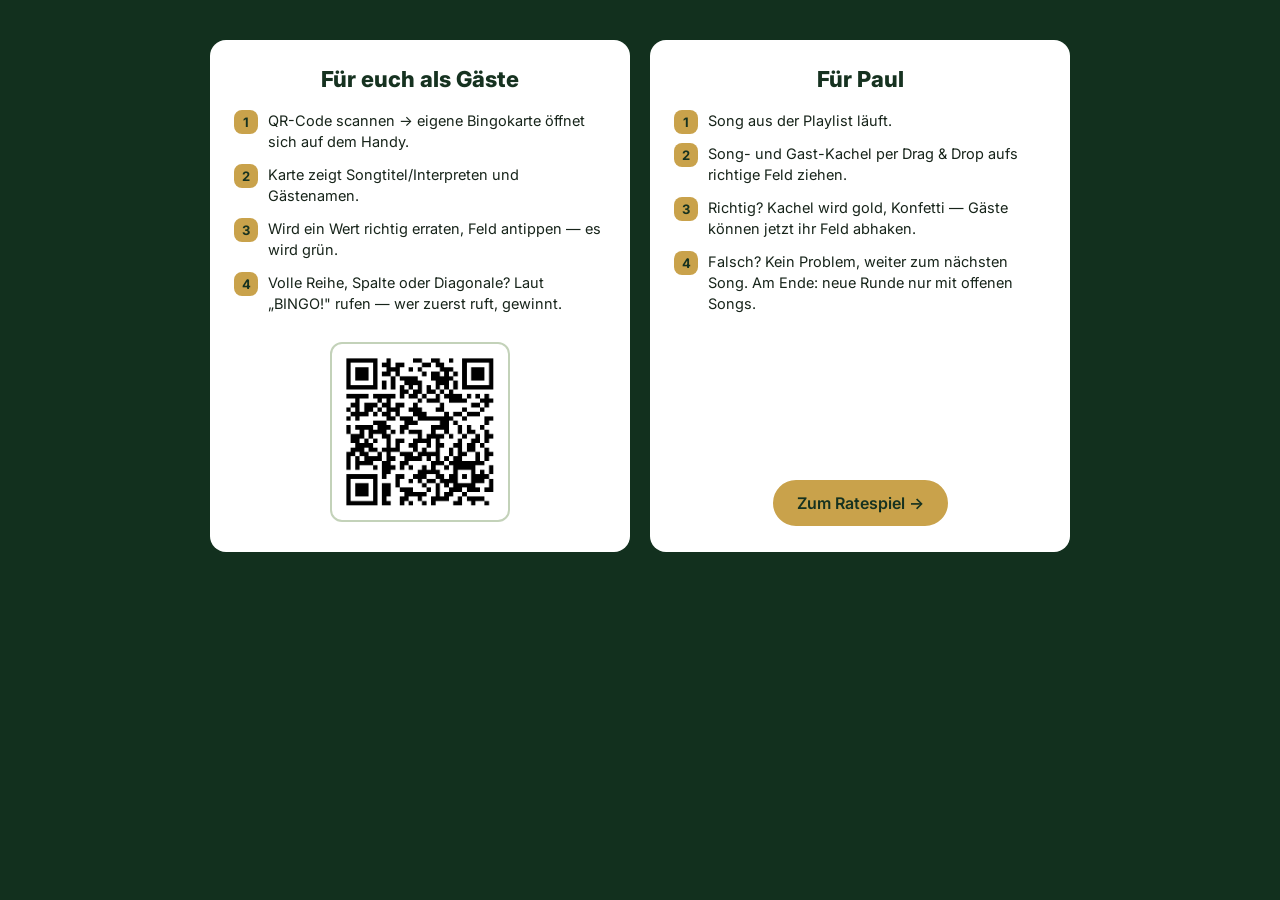
==== anleitung.html @ 2d918a99 "Anleitung ergänzt." ====
<!DOCTYPE html>
<html lang="de">
<head>
<meta charset="UTF-8">
<meta name="viewport" content="width=device-width, initial-scale=1.0">
<title>Pauls Soundsystem-Bingo — So funktioniert's</title>
<link rel="stylesheet" href="style.css">
<link rel="stylesheet" href="anleitung.css">
</head>
<body class="anleitung-body">

<div class="anleitung-app">

  <div class="anleitung-grid">

    <section class="anleitung-card">
      <h2>Für euch als Gäste</h2>
      <ol class="anleitung-steps">
        <li>QR-Code scannen → eigene Bingokarte öffnet sich auf dem Handy.</li>
        <li>Karte zeigt Songtitel/Interpreten und Gästenamen.</li>
        <li>Wird ein Wert richtig erraten, Feld antippen — es wird grün.</li>
        <li>Volle Reihe, Spalte oder Diagonale? Laut „BINGO!" rufen — wer zuerst ruft, gewinnt.</li>
      </ol>
      <div class="anleitung-qr">
        <img src="qrcode.png" alt="QR-Code zur eigenen Bingokarte">
      </div>
    </section>

    <section class="anleitung-card">
      <h2>Für Paul</h2>
      <ol class="anleitung-steps">
        <li>Song aus der Playlist läuft.</li>
        <li>Song- und Gast-Kachel per Drag &amp; Drop aufs richtige Feld ziehen.</li>
        <li>Richtig? Kachel wird gold, Konfetti — Gäste können jetzt ihr Feld abhaken.</li>
        <li>Falsch? Kein Problem, weiter zum nächsten Song. Am Ende: neue Runde nur mit offenen Songs.</li>
      </ol>
      <a href="https://annikagraewe-byte.github.io/SoundsystemBingo/" class="btn anleitung-link">Zum Ratespiel →</a>
    </section>

  </div>

</div>

</body>
</html>
---- style.css ----
@import url('https://fonts.googleapis.com/css2?family=Inter:wght@400;500;600;700;800&display=swap');

:root{
  --bg-page:    #12301E;
  --cream:      #FBF7EC;
  --cream-2:    #F3EDDD;
  --deep-green: #163220;
  --mid-green:  #2E5A3A;
  --sage:       #93AD8A;
  --sage-2:     #C3D2B9;
  --song-light: #B7DE9E;
  --gold:       #C9A24B;
  --gold-bright:#EFC968;
  --ink:        #17241A;
  --red:        #B4463A;
  --shadow: 0 6px 18px rgba(0,0,0,.28);
  --shadow-soft: 0 2px 8px rgba(0,0,0,.18);
}

*{box-sizing:border-box}
html,body{margin:0;padding:0;height:100%}
body{
  background: var(--bg-page);
  color: var(--ink);
  font-family:'Inter', sans-serif;
  height:100vh;
  overflow:hidden;
}

/* ---------- Layout ---------- */
.app{
  max-width: 1280px;
  margin: 0 auto;
  padding: 16px 24px 14px;
  height: 100vh;
  display:flex;
  flex-direction:column;
  min-height:0;
}

header.top{
  flex: 0 0 auto;
  display:flex;
  align-items:center;
  justify-content:space-between;
  flex-wrap:wrap;
  gap: 10px;
  margin-bottom: 12px;
  border-bottom: 2px solid var(--mid-green);
  padding-bottom: 10px;
}
header.top h1{
  font-family:'Inter', sans-serif;
  font-weight:700;
  font-size: clamp(28px, 4vw, 40px);
  color: var(--gold-bright);
  margin:0;
}
.status-line{
  display:flex;
  gap: 12px;
}
.stat-badge{
  display:flex;
  flex-direction:column;
  align-items:center;
  justify-content:center;
  background: var(--gold-bright);
  color: var(--deep-green);
  border-radius: 14px;
  padding: 6px 20px;
  box-shadow: var(--shadow);
  min-width: 78px;
}
.stat-label{
  font-family:'Inter',sans-serif;
  font-size: 10.5px;
  font-weight:700;
  text-transform: uppercase;
  letter-spacing: .06em;
  opacity: .7;
}
.stat-value{
  font-family:'Inter',sans-serif;
  font-weight:700;
  font-size: 30px;
  line-height:1.15;
}

/* ---------- Stage: 3-column layout ---------- */
.stage{
  flex: 1 1 auto;
  min-height: 0;
  display: grid;
  grid-template-columns: minmax(180px, 240px) minmax(0, 1fr) minmax(180px, 240px);
  gap: 14px;
}

.col{
  min-height: 0;
  overflow-y: auto;
  border-radius: 16px;
}

/* Pool columns (left = songs, right = guests) */
.pool-col{
  background: white;
  border: 2px solid var(--sage-2);
  padding: 12px 10px;
}
.pool-col-label{
  font-family:'Inter',sans-serif;
  font-size:12.5px;
  color: var(--mid-green);
  margin: 0 0 8px 2px;
  font-weight:600;
  position: sticky;
  top: 0;
}
.pool-list{
  display:flex;
  flex-direction:column;
  gap: 8px;
}
.pool-list .tile{ width:100%; }

/* Track column (center) */
.tracks-col{ padding-right: 4px; }
.tracks{
  display:flex;
  flex-direction:column;
  gap: 8px;
}

.track{
  background: white;
  border: 2px solid var(--sage-2);
  border-radius: 14px;
  padding: 8px 10px;
  box-shadow: var(--shadow-soft);
  transition: box-shadow .25s ease, border-color .25s ease;
  display:flex;
  align-items:center;
  gap: 10px;
}
.track .num{
  font-family:'Inter',sans-serif;
  font-weight:600;
  font-size:12px;
  color: var(--mid-green);
  opacity:.75;
  flex: 0 0 46px;
}
.track-slots{
  flex: 1 1 auto;
  display:grid;
  grid-template-columns: 1fr 1fr;
  gap: 10px;
}
.track.current{
  border-color: var(--gold);
  box-shadow: 0 0 0 4px rgba(201,162,75,.22), var(--shadow);
  animation: pulse 1.8s ease-in-out infinite;
}
.track.done{ opacity:.72 }

@keyframes pulse{
  0%,100%{ box-shadow: 0 0 0 4px rgba(201,162,75,.22), var(--shadow);}
  50%{ box-shadow: 0 0 0 7px rgba(201,162,75,.10), var(--shadow);}
}

.slot{
  min-height: 40px;
  border-radius: 14px;
  border: 2px dashed var(--sage);
  display:flex;
  align-items:center;
  justify-content:center;
  text-align:center;
  font-size: 11.5px;
  padding: 5px 6px;
  color: var(--mid-green);
  transition: background .15s ease, border-color .15s ease;
}
.slot.droptarget-active{
  border-color: var(--gold);
  background: rgba(201,162,75,.08);
}
.slot.dragover{
  background: rgba(201,162,75,.22);
}

/* Tiles (song + guest) */
.tile{
  cursor:grab;
  user-select:none;
  border-radius: 14px;
  padding: 8px 10px;
  font-size: 12px;
  line-height:1.2;
  font-weight:600;
  text-align:center;
  box-shadow: var(--shadow-soft);
  position:relative;
  transition: transform .15s ease, background .3s ease;
}
.tile:active{ cursor:grabbing }
.tile.song{ background: var(--song-light); color: var(--deep-green); }
.tile.guest{ background: var(--gold); color: var(--deep-green); }
.tile.correct{
  background: var(--gold-bright) !important;
  color: var(--deep-green) !important;
}
.tile.wrong-flash{
  background: var(--red) !important;
  color:white !important;
}
.tile.placed{ cursor:default; box-shadow:none; }
.tile.dragging{ opacity:.4 }

.slot .tile{ width:100%; }

/* ---------- Footer ---------- */
footer.controls{
  flex: 0 0 auto;
  display:flex;
  justify-content:space-between;
  align-items:center;
  margin-top: 10px;
  gap: 12px;
  flex-wrap:wrap;
}
.btn{
  font-family:'Inter',sans-serif;
  font-weight:600;
  font-size: 14px;
  padding: 11px 22px;
  border-radius: 999px;
  border: 2px solid var(--gold);
  background: transparent;
  color: var(--gold-bright);
  cursor:pointer;
  transition: background .2s ease, color .2s ease;
}
.btn:hover{ background: var(--gold); color: var(--deep-green); }
.btn.ghost{ border-color: var(--sage); color: var(--sage-2); font-size:12.5px; padding:9px 16px;}
.btn.ghost:hover{ background: var(--sage-2); color: var(--deep-green); }

.log{
  font-size:12.5px;
  color: var(--sage-2);
  max-width: 420px;
  text-align:right;
}
.log b{ color: var(--gold-bright); }

/* Confetti canvas layer just needs to sit above everything */
#confetti-canvas{
  position:fixed; inset:0; pointer-events:none; z-index:1500;
}

/* Finish celebration overlay */
.finish-overlay{
  display:none;
  position:fixed;
  inset:0;
  z-index: 1000;
  background: rgba(18,48,30,.82);
  align-items:center;
  justify-content:center;
  flex-direction:column;
  gap: 26px;
  text-align:center;
  padding: 24px;
}
.finish-overlay.show{ display:flex; }
.finish-text{
  font-family:'Inter',sans-serif;
  font-weight:800;
  font-size: clamp(32px, 8vw, 68px);
  color: var(--gold-bright);
  text-shadow: 0 0 30px rgba(239,201,104,.6);
  animation: finish-sway 2.2s ease-in-out infinite;
}
@keyframes finish-sway{
  0%, 100%{ transform: translateX(-14px); }
  50%{ transform: translateX(14px); }
}

@media (max-width: 760px){
  .app{ padding: 12px 12px 10px; }
  header.top h1{ font-size: 22px; }
  .stage{
    grid-template-columns: 1fr;
    grid-template-rows: minmax(90px,20vh) 1fr minmax(90px,20vh);
  }
  .track{ flex-wrap: wrap; }
  .track-slots{ grid-template-columns: 1fr 1fr; }
}
---- anleitung.css ----
/* ============================================================
   ERKLÄR-SEITE — nutzt Farb-Tokens aus style.css
   ============================================================ */

body.anleitung-body{
  height: auto;
  min-height: 100vh;
  overflow-y: auto;
  overflow-x: hidden;
}

.anleitung-app{
  max-width: 900px;
  margin: 0 auto;
  padding: 40px 20px 60px;
}

.anleitung-grid{
  display:grid;
  grid-template-columns: 1fr 1fr;
  gap: 20px;
}

.anleitung-card{
  background: white;
  border-radius: 16px;
  padding: 26px 24px;
  display:flex;
  flex-direction:column;
  align-items:center;
  text-align:center;
}

.anleitung-card h2{
  font-family:'Inter', sans-serif;
  font-weight:800;
  font-size: 22px;
  color: var(--deep-green);
  margin: 0 0 18px;
}

.anleitung-steps{
  list-style:none;
  counter-reset: step;
  margin: 0 0 20px;
  padding: 0;
  width: 100%;
  display:flex;
  flex-direction:column;
  gap: 12px;
  text-align:left;
}
.anleitung-steps li{
  counter-increment: step;
  position:relative;
  padding-left: 34px;
  font-size: 14.5px;
  line-height:1.45;
  color: var(--ink);
}
.anleitung-steps li::before{
  content: counter(step);
  position:absolute;
  left:0; top:0;
  width:24px; height:24px;
  border-radius: 8px;
  background: var(--gold);
  color: var(--deep-green);
  font-weight:700;
  font-size: 13px;
  display:flex;
  align-items:center;
  justify-content:center;
}

.anleitung-qr{
  margin-top: auto;
  padding-top: 8px;
}
.anleitung-qr img{
  width: 180px;
  height: 180px;
  border-radius: 12px;
  border: 2px solid var(--sage-2);
  padding: 10px;
  background: white;
}

.anleitung-link{
  margin-top: auto;
  display: inline-block;
  text-decoration:none;
  font-size: 16px;
  background: var(--gold);
  color: var(--deep-green) !important;
  border-color: var(--gold);
}
.anleitung-link:hover{
  background: var(--gold-bright);
  color: var(--deep-green) !important;
}

@media (max-width: 680px){
  .anleitung-grid{
    grid-template-columns: 1fr;
  }
  .anleitung-app{ padding: 28px 16px 40px; }
}
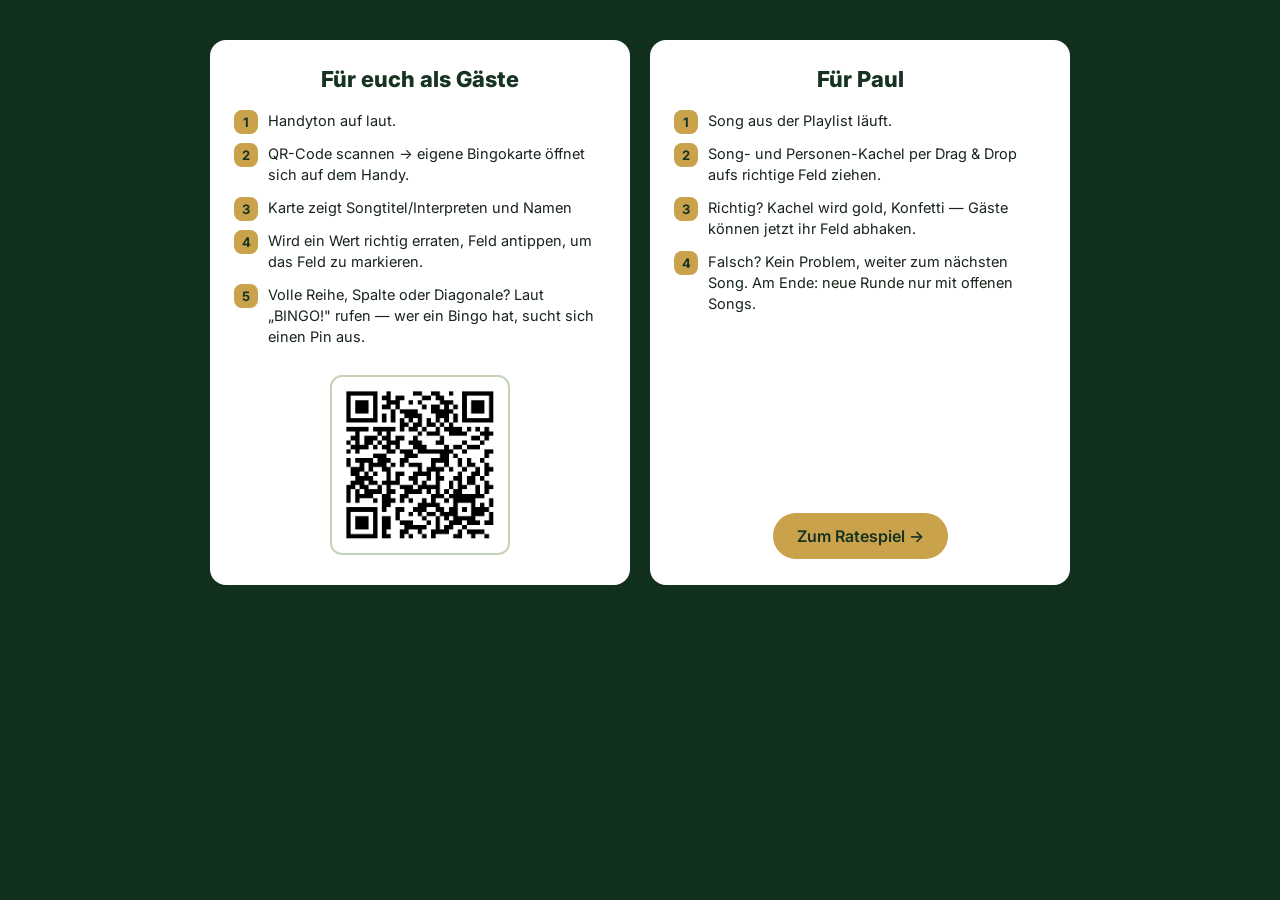
==== commit 32ebacc5: "Update anleitung.html" ====
--- a/anleitung.html
+++ b/anleitung.html
@@ -16,10 +16,11 @@
     <section class="anleitung-card">
       <h2>Für euch als Gäste</h2>
       <ol class="anleitung-steps">
+        <li>Handyton auf laut.</li>
         <li>QR-Code scannen → eigene Bingokarte öffnet sich auf dem Handy.</li>
-        <li>Karte zeigt Songtitel/Interpreten und Gästenamen.</li>
-        <li>Wird ein Wert richtig erraten, Feld antippen — es wird grün.</li>
-        <li>Volle Reihe, Spalte oder Diagonale? Laut „BINGO!" rufen — wer zuerst ruft, gewinnt.</li>
+        <li>Karte zeigt Songtitel/Interpreten und Namen</li>
+        <li>Wird ein Wert richtig erraten, Feld antippen, um das Feld zu markieren.</li>
+        <li>Volle Reihe, Spalte oder Diagonale? Laut „BINGO!" rufen — wer ein Bingo hat, sucht sich einen Pin aus.</li>
       </ol>
       <div class="anleitung-qr">
         <img src="qrcode.png" alt="QR-Code zur eigenen Bingokarte">
@@ -30,7 +31,7 @@
       <h2>Für Paul</h2>
       <ol class="anleitung-steps">
         <li>Song aus der Playlist läuft.</li>
-        <li>Song- und Gast-Kachel per Drag &amp; Drop aufs richtige Feld ziehen.</li>
+        <li>Song- und Personen-Kachel per Drag &amp; Drop aufs richtige Feld ziehen.</li>
         <li>Richtig? Kachel wird gold, Konfetti — Gäste können jetzt ihr Feld abhaken.</li>
         <li>Falsch? Kein Problem, weiter zum nächsten Song. Am Ende: neue Runde nur mit offenen Songs.</li>
       </ol>
